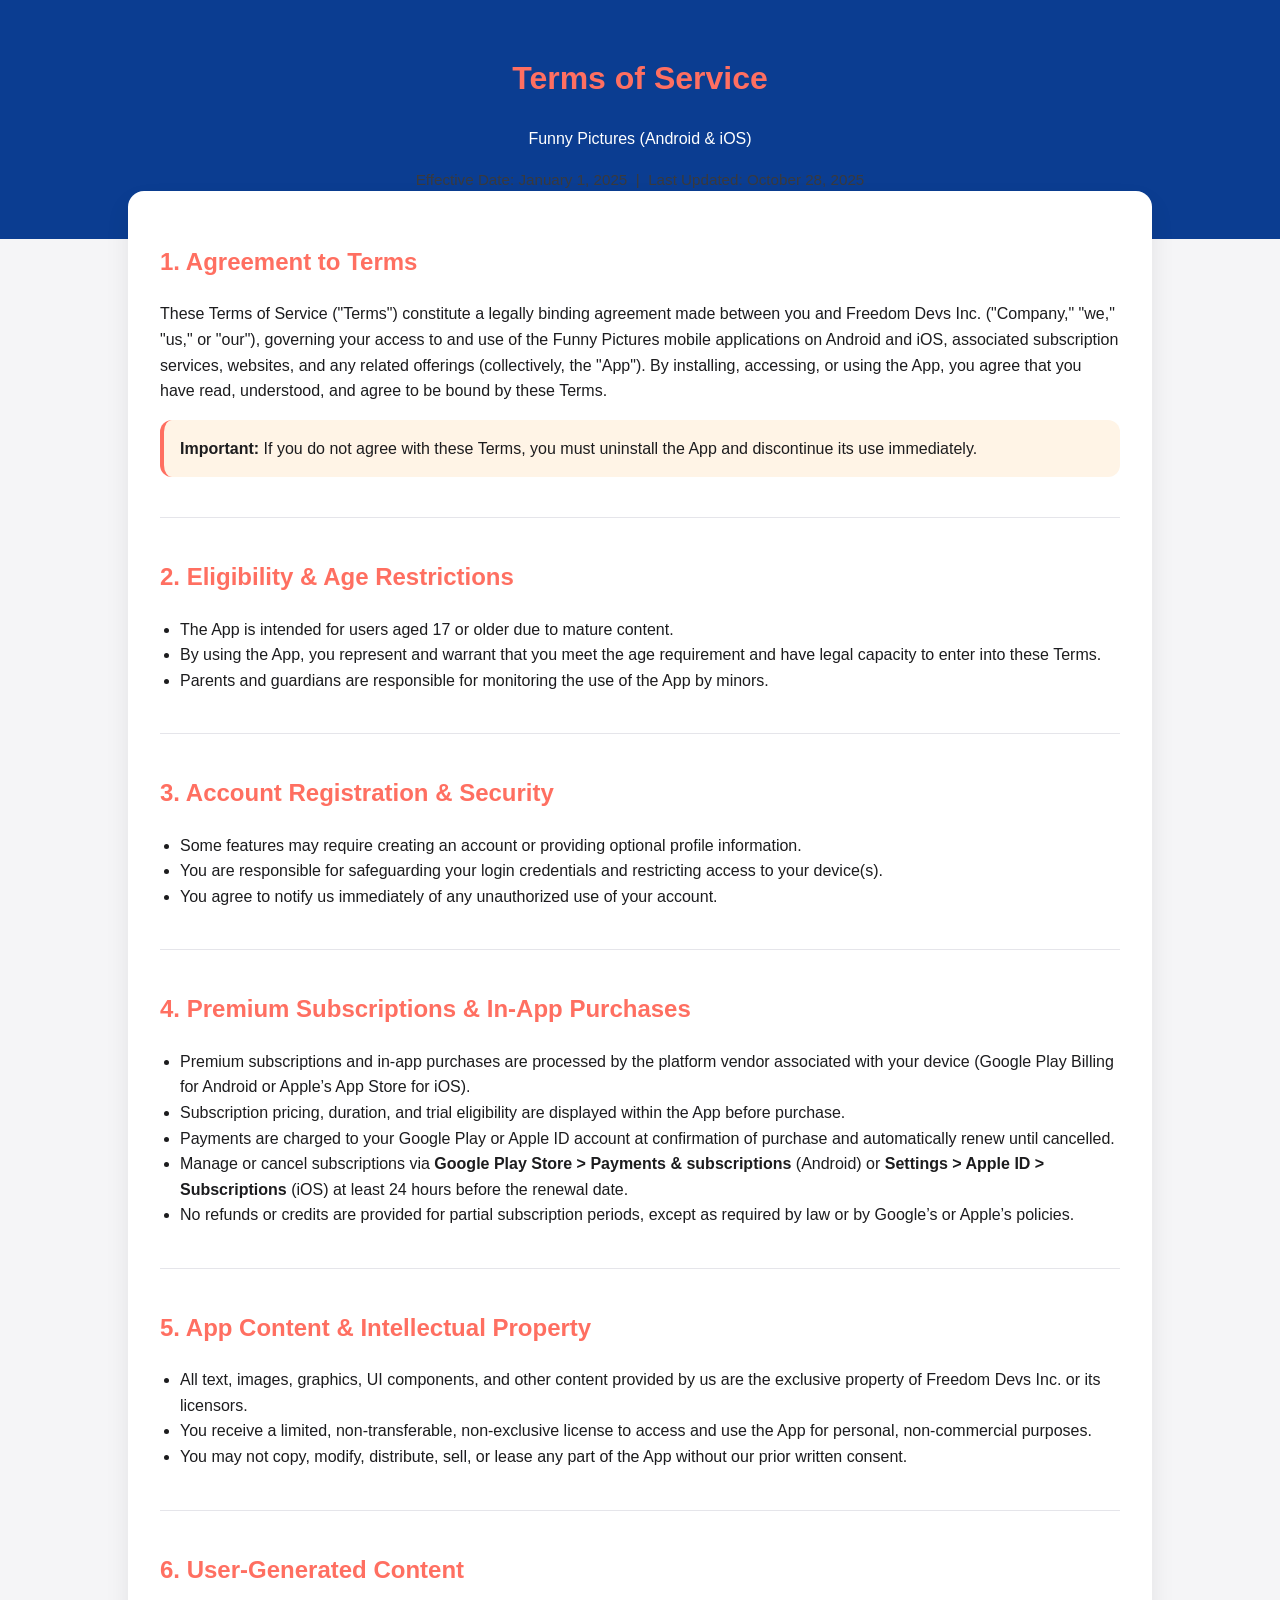
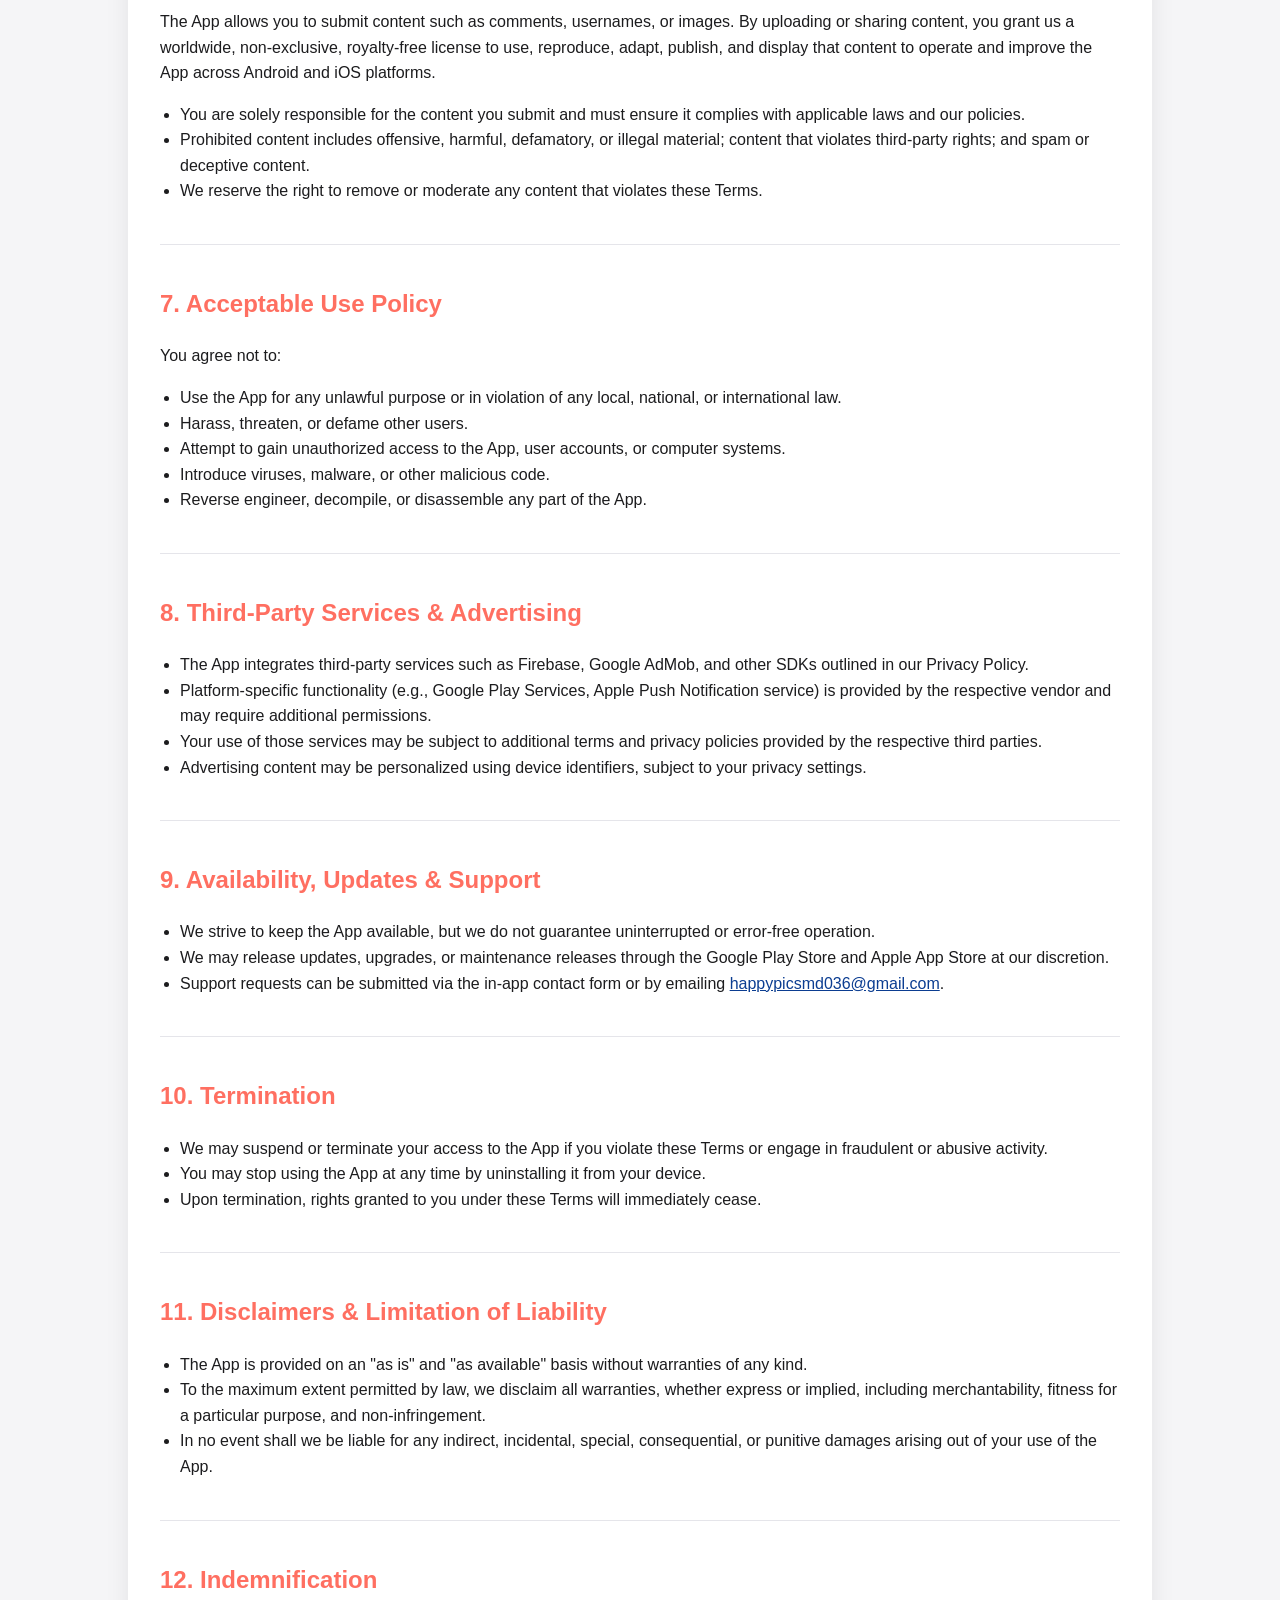
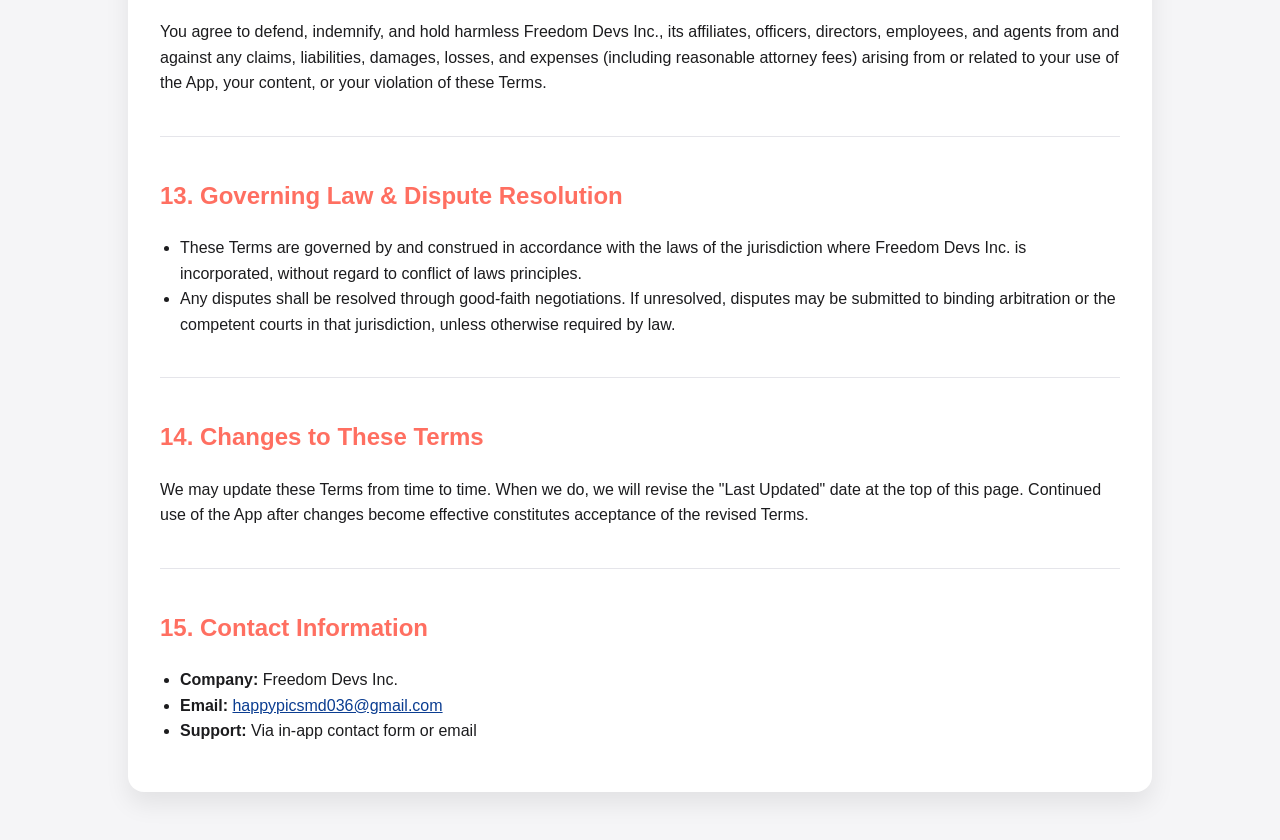
==== terms.html @ c0dc8fab "Create terms.html" ====
<!DOCTYPE html>
<html lang="en">
<head>
  <meta charset="UTF-8" />
  <meta name="viewport" content="width=device-width, initial-scale=1.0" />
  <title>Terms of Service - Funny Pictures (Android & iOS)</title>
  <style>
    body {
      font-family: -apple-system, BlinkMacSystemFont, "Segoe UI", Roboto, Helvetica, Arial, sans-serif;
      line-height: 1.6;
      color: #1c1c1e;
      background-color: #f5f5f7;
      margin: 0;
      padding: 0;
    }
    header {
      background-color: #0b3d91;
      color: white;
      padding: 32px 16px;
      text-align: center;
    }
    main {
      max-width: 960px;
      margin: 0 auto;
      background: white;
      padding: 32px;
      box-shadow: 0 12px 24px rgba(0, 0, 0, 0.08);
      border-radius: 16px;
      margin-top: -48px;
      margin-bottom: 48px;
    }
    h1, h2, h3 {
      color: #ff6f61;
    }
    ul {
      padding-left: 20px;
    }
    a {
      color: #0b3d91;
    }
    .meta {
      font-size: 0.95rem;
      color: #3a3a3c;
      margin-top: 8px;
    }
    .section-divider {
      border-top: 1px solid #e5e5ea;
      margin: 40px 0;
    }
    .callout {
      background-color: #fff4e6;
      border-left: 4px solid #ff6f61;
      padding: 16px;
      border-radius: 12px;
    }
  </style>
</head>
<body>
  <header>
    <h1>Terms of Service</h1>
    <p>Funny Pictures (Android &amp; iOS)</p>
    <p class="meta">Effective Date: January 1, 2025 &nbsp;|&nbsp; Last Updated: October 28, 2025</p>
  </header>
  <main>
    <section>
      <h2>1. Agreement to Terms</h2>
      <p>These Terms of Service ("Terms") constitute a legally binding agreement made between you and Freedom Devs Inc. ("Company," "we," "us," or "our"), governing your access to and use of the Funny Pictures mobile applications on Android and iOS, associated subscription services, websites, and any related offerings (collectively, the "App"). By installing, accessing, or using the App, you agree that you have read, understood, and agree to be bound by these Terms.</p>
      <div class="callout">
        <strong>Important:</strong> If you do not agree with these Terms, you must uninstall the App and discontinue its use immediately.
      </div>
    </section>

    <div class="section-divider"></div>

    <section>
      <h2>2. Eligibility & Age Restrictions</h2>
      <ul>
        <li>The App is intended for users aged 17 or older due to mature content.</li>
        <li>By using the App, you represent and warrant that you meet the age requirement and have legal capacity to enter into these Terms.</li>
        <li>Parents and guardians are responsible for monitoring the use of the App by minors.</li>
      </ul>
    </section>

    <div class="section-divider"></div>

    <section>
      <h2>3. Account Registration & Security</h2>
      <ul>
        <li>Some features may require creating an account or providing optional profile information.</li>
        <li>You are responsible for safeguarding your login credentials and restricting access to your device(s).</li>
        <li>You agree to notify us immediately of any unauthorized use of your account.</li>
      </ul>
    </section>

    <div class="section-divider"></div>

    <section>
      <h2>4. Premium Subscriptions &amp; In-App Purchases</h2>
      <ul>
        <li>Premium subscriptions and in-app purchases are processed by the platform vendor associated with your device (Google Play Billing for Android or Apple’s App Store for iOS).</li>
        <li>Subscription pricing, duration, and trial eligibility are displayed within the App before purchase.</li>
        <li>Payments are charged to your Google Play or Apple ID account at confirmation of purchase and automatically renew until cancelled.</li>
        <li>Manage or cancel subscriptions via <strong>Google Play Store &gt; Payments &amp; subscriptions</strong> (Android) or <strong>Settings &gt; Apple ID &gt; Subscriptions</strong> (iOS) at least 24 hours before the renewal date.</li>
        <li>No refunds or credits are provided for partial subscription periods, except as required by law or by Google’s or Apple’s policies.</li>
      </ul>
    </section>

    <div class="section-divider"></div>

    <section>
      <h2>5. App Content & Intellectual Property</h2>
      <ul>
        <li>All text, images, graphics, UI components, and other content provided by us are the exclusive property of Freedom Devs Inc. or its licensors.</li>
        <li>You receive a limited, non-transferable, non-exclusive license to access and use the App for personal, non-commercial purposes.</li>
        <li>You may not copy, modify, distribute, sell, or lease any part of the App without our prior written consent.</li>
      </ul>
    </section>

    <div class="section-divider"></div>

    <section>
      <h2>6. User-Generated Content</h2>
      <p>The App allows you to submit content such as comments, usernames, or images. By uploading or sharing content, you grant us a worldwide, non-exclusive, royalty-free license to use, reproduce, adapt, publish, and display that content to operate and improve the App across Android and iOS platforms.</p>
      <ul>
        <li>You are solely responsible for the content you submit and must ensure it complies with applicable laws and our policies.</li>
        <li>Prohibited content includes offensive, harmful, defamatory, or illegal material; content that violates third-party rights; and spam or deceptive content.</li>
        <li>We reserve the right to remove or moderate any content that violates these Terms.</li>
      </ul>
    </section>

    <div class="section-divider"></div>

    <section>
      <h2>7. Acceptable Use Policy</h2>
      <p>You agree not to:</p>
      <ul>
        <li>Use the App for any unlawful purpose or in violation of any local, national, or international law.</li>
        <li>Harass, threaten, or defame other users.</li>
        <li>Attempt to gain unauthorized access to the App, user accounts, or computer systems.</li>
        <li>Introduce viruses, malware, or other malicious code.</li>
        <li>Reverse engineer, decompile, or disassemble any part of the App.</li>
      </ul>
    </section>

    <div class="section-divider"></div>

    <section>
      <h2>8. Third-Party Services & Advertising</h2>
      <ul>
        <li>The App integrates third-party services such as Firebase, Google AdMob, and other SDKs outlined in our Privacy Policy.</li>
        <li>Platform-specific functionality (e.g., Google Play Services, Apple Push Notification service) is provided by the respective vendor and may require additional permissions.</li>
        <li>Your use of those services may be subject to additional terms and privacy policies provided by the respective third parties.</li>
        <li>Advertising content may be personalized using device identifiers, subject to your privacy settings.</li>
      </ul>
    </section>

    <div class="section-divider"></div>

    <section>
      <h2>9. Availability, Updates & Support</h2>
      <ul>
        <li>We strive to keep the App available, but we do not guarantee uninterrupted or error-free operation.</li>
        <li>We may release updates, upgrades, or maintenance releases through the Google Play Store and Apple App Store at our discretion.</li>
        <li>Support requests can be submitted via the in-app contact form or by emailing <a href="mailto:happypicsmd036@gmail.com">happypicsmd036@gmail.com</a>.</li>
      </ul>
    </section>

    <div class="section-divider"></div>

    <section>
      <h2>10. Termination</h2>
      <ul>
        <li>We may suspend or terminate your access to the App if you violate these Terms or engage in fraudulent or abusive activity.</li>
        <li>You may stop using the App at any time by uninstalling it from your device.</li>
        <li>Upon termination, rights granted to you under these Terms will immediately cease.</li>
      </ul>
    </section>

    <div class="section-divider"></div>

    <section>
      <h2>11. Disclaimers & Limitation of Liability</h2>
      <ul>
        <li>The App is provided on an "as is" and "as available" basis without warranties of any kind.</li>
        <li>To the maximum extent permitted by law, we disclaim all warranties, whether express or implied, including merchantability, fitness for a particular purpose, and non-infringement.</li>
        <li>In no event shall we be liable for any indirect, incidental, special, consequential, or punitive damages arising out of your use of the App.</li>
      </ul>
    </section>

    <div class="section-divider"></div>

    <section>
      <h2>12. Indemnification</h2>
      <p>You agree to defend, indemnify, and hold harmless Freedom Devs Inc., its affiliates, officers, directors, employees, and agents from and against any claims, liabilities, damages, losses, and expenses (including reasonable attorney fees) arising from or related to your use of the App, your content, or your violation of these Terms.</p>
    </section>

    <div class="section-divider"></div>

    <section>
      <h2>13. Governing Law & Dispute Resolution</h2>
      <ul>
        <li>These Terms are governed by and construed in accordance with the laws of the jurisdiction where Freedom Devs Inc. is incorporated, without regard to conflict of laws principles.</li>
        <li>Any disputes shall be resolved through good-faith negotiations. If unresolved, disputes may be submitted to binding arbitration or the competent courts in that jurisdiction, unless otherwise required by law.</li>
      </ul>
    </section>

    <div class="section-divider"></div>

    <section>
      <h2>14. Changes to These Terms</h2>
      <p>We may update these Terms from time to time. When we do, we will revise the "Last Updated" date at the top of this page. Continued use of the App after changes become effective constitutes acceptance of the revised Terms.</p>
    </section>

    <div class="section-divider"></div>

    <section>
      <h2>15. Contact Information</h2>
      <ul>
        <li><strong>Company:</strong> Freedom Devs Inc.</li>
        <li><strong>Email:</strong> <a href="mailto:happypicsmd036@gmail.com">happypicsmd036@gmail.com</a></li>
        <li><strong>Support:</strong> Via in-app contact form or email</li>
      </ul>
    </section>
  </main>
</body>
</html>
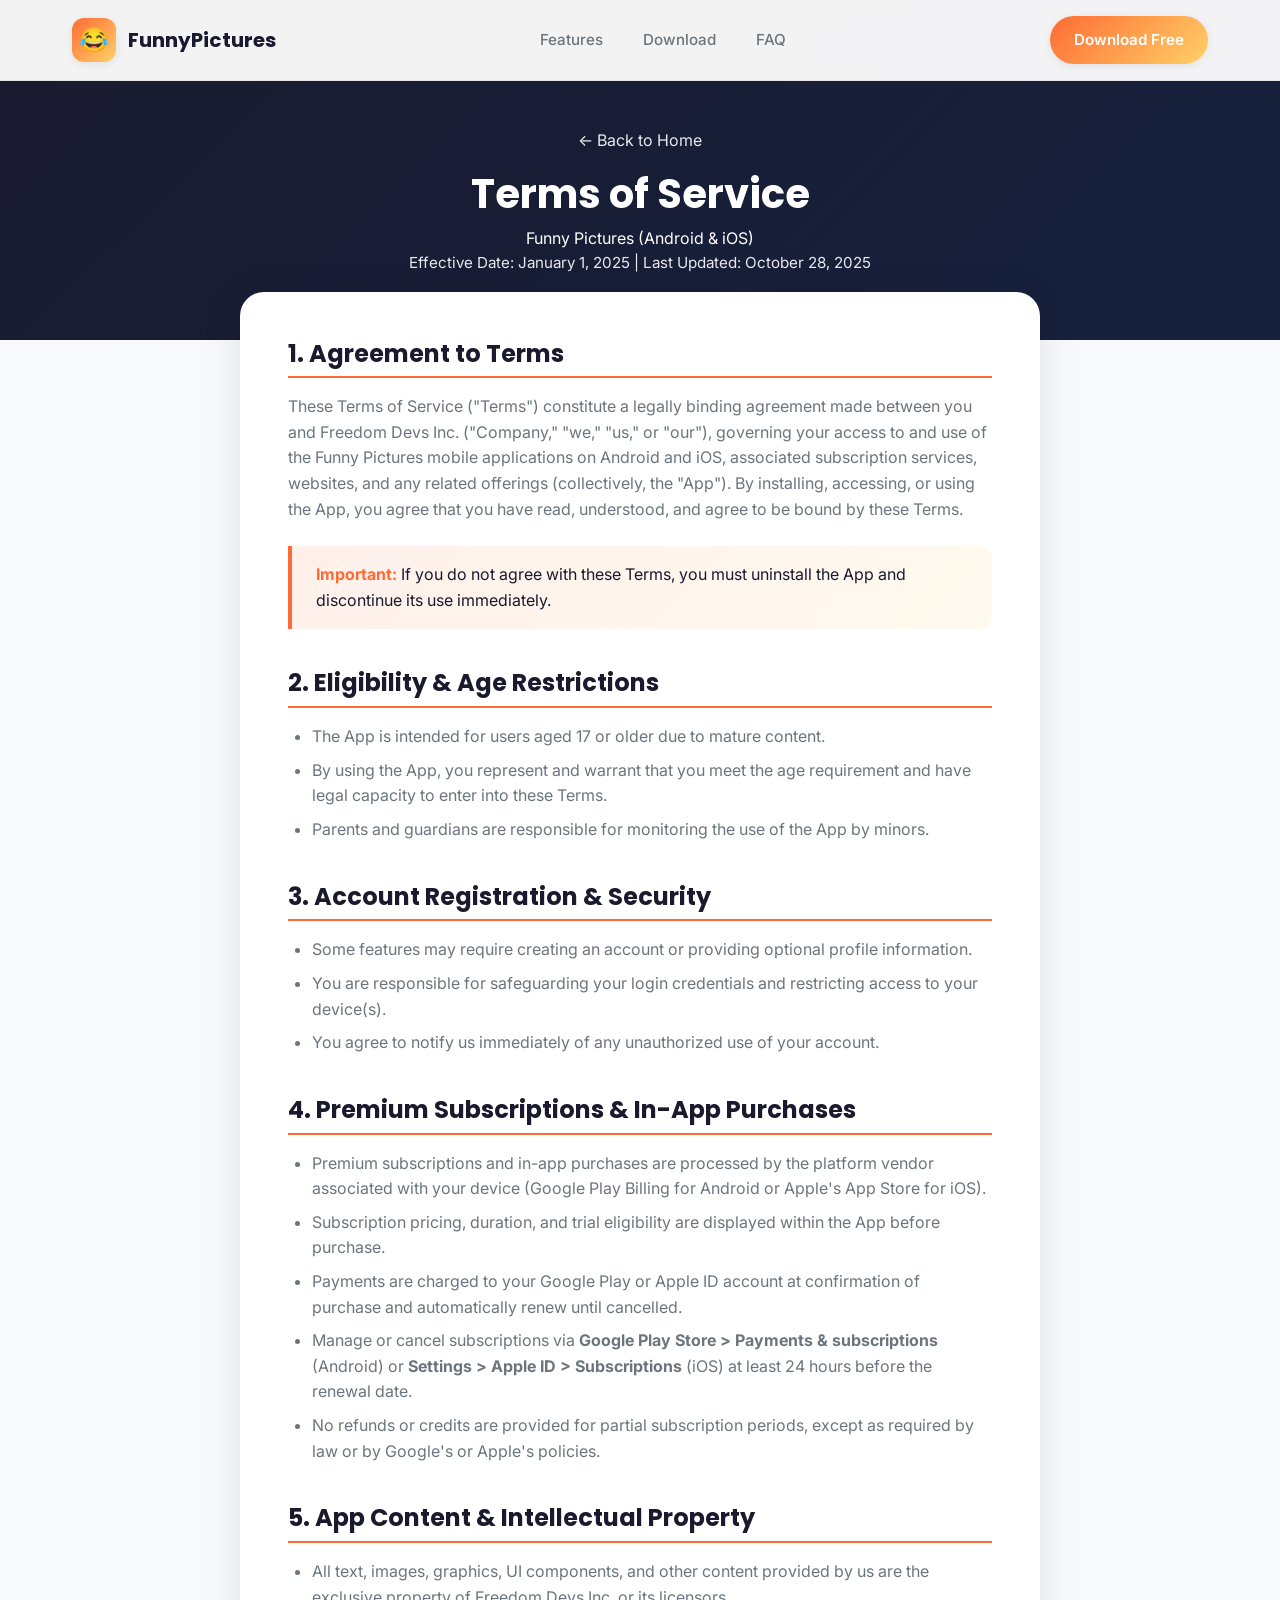
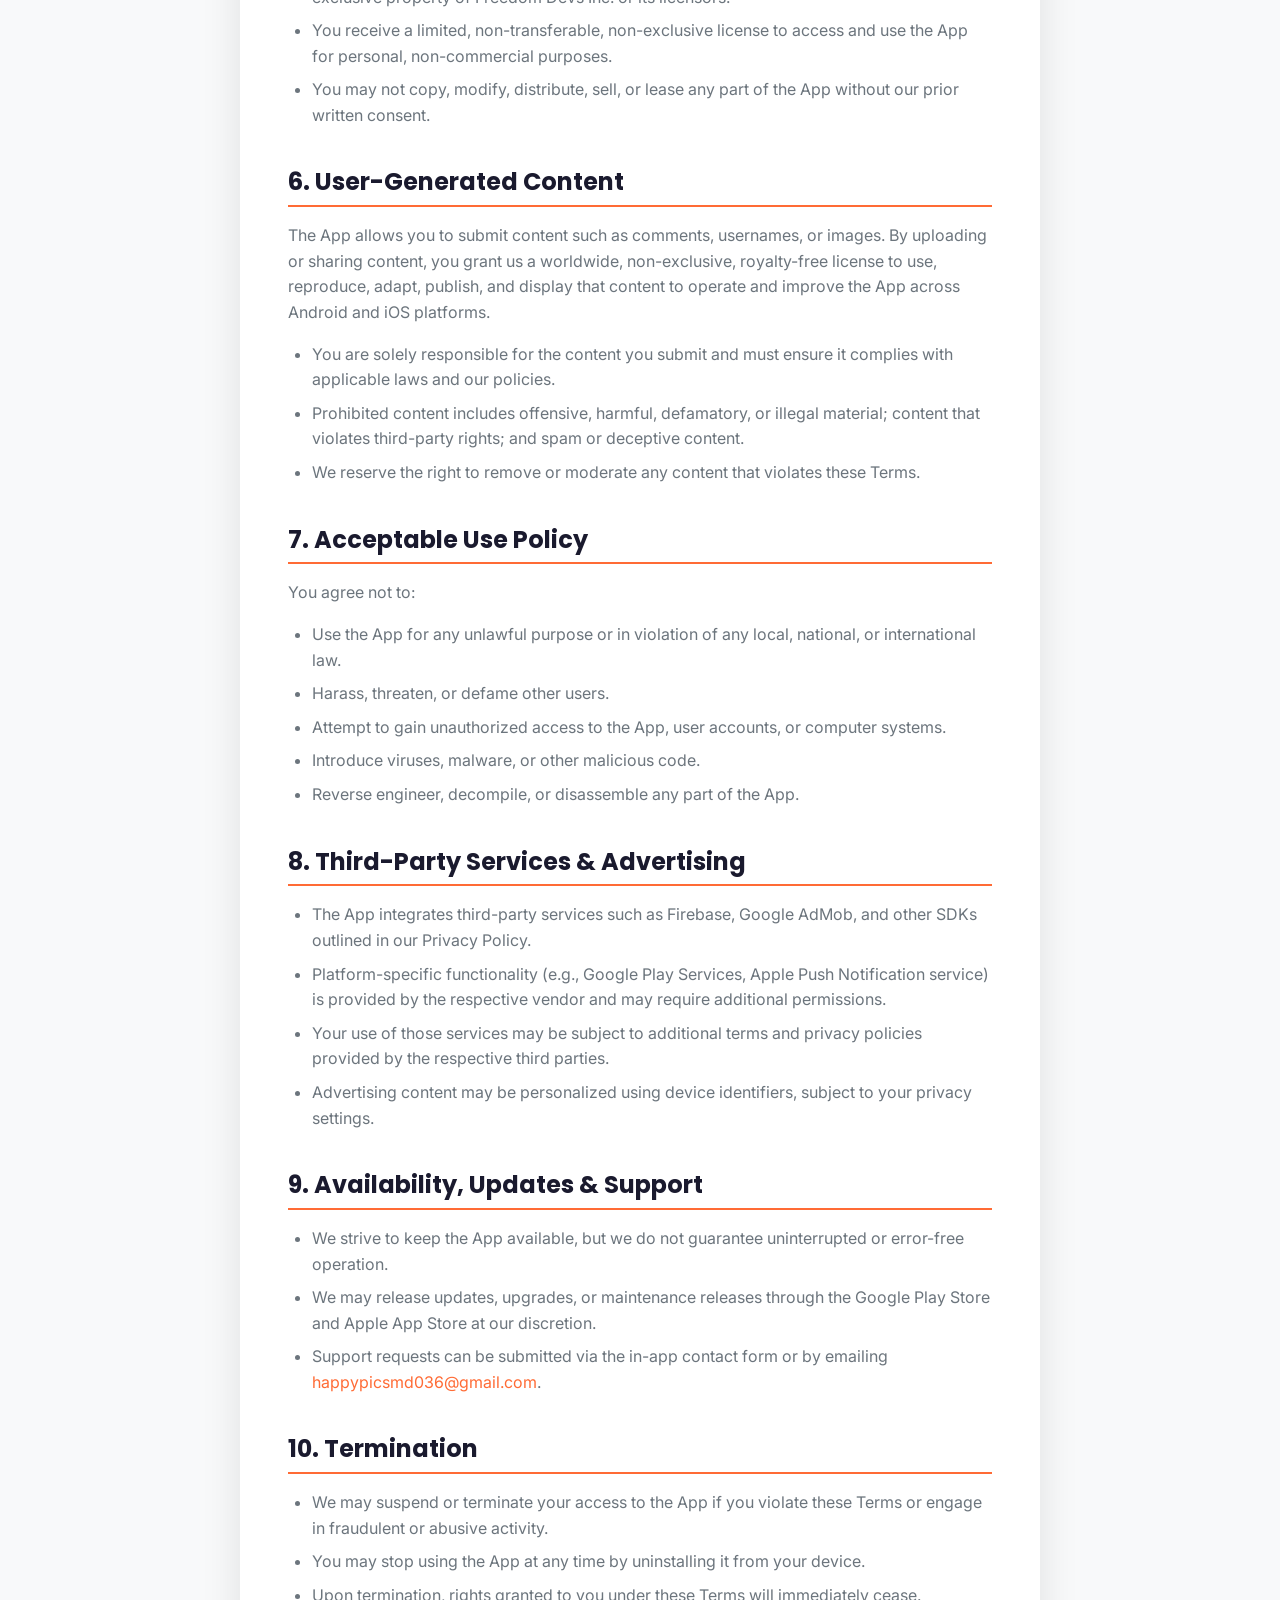
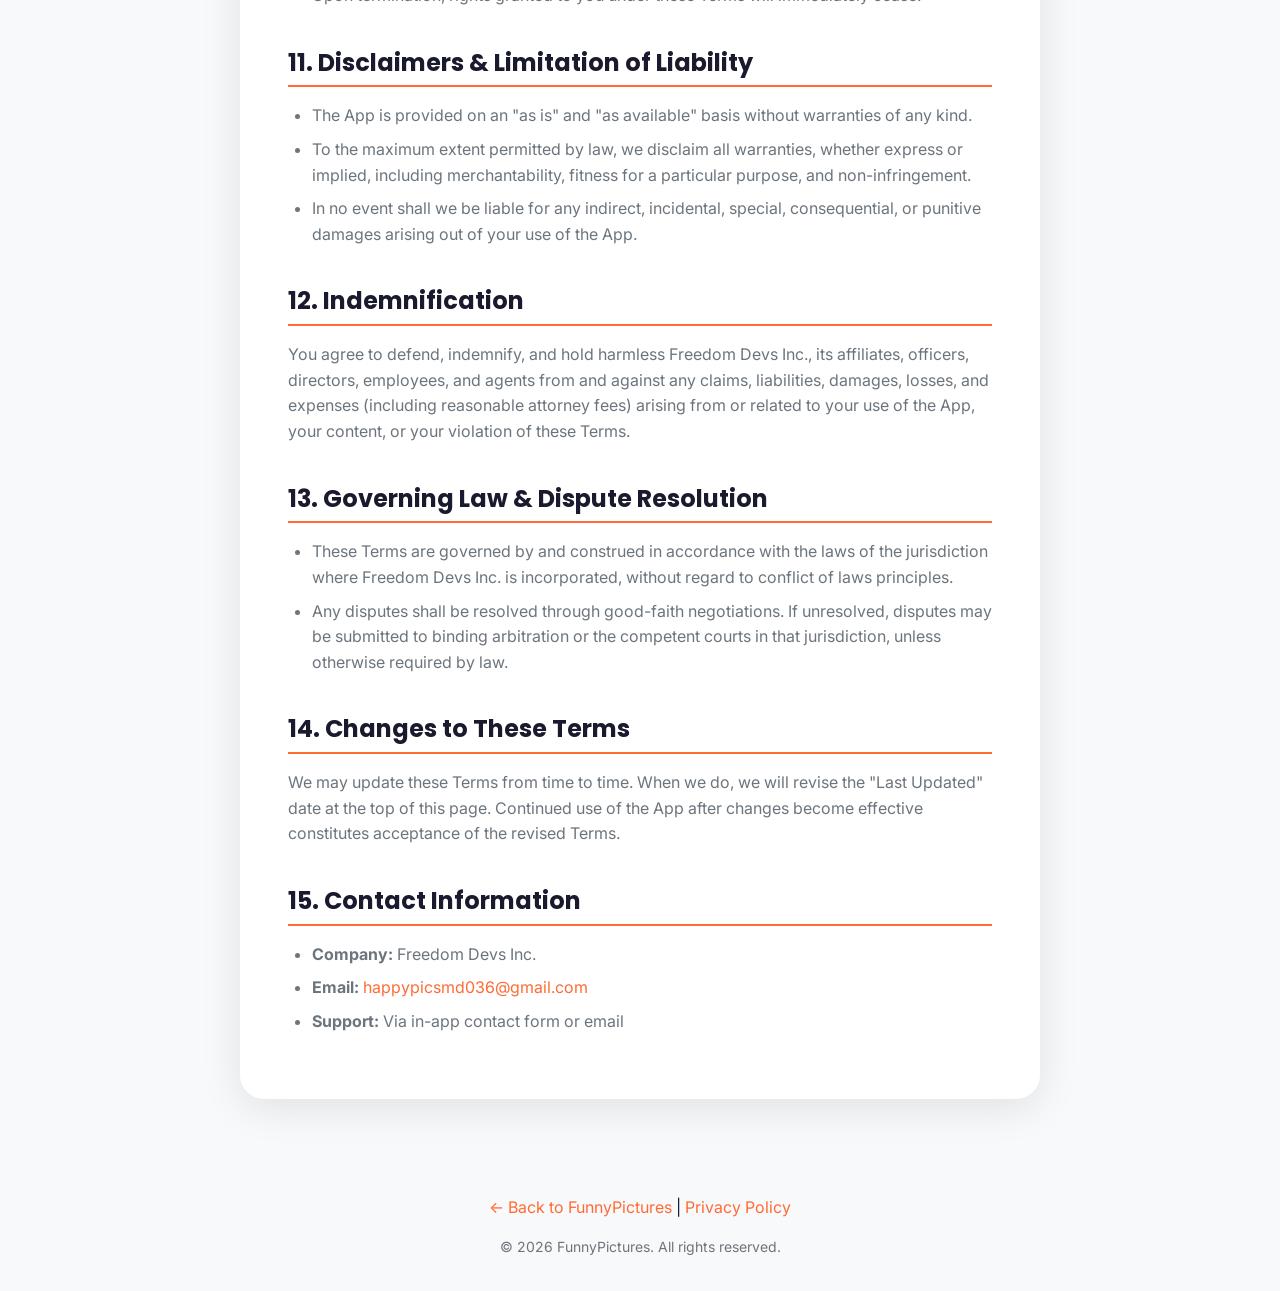
==== commit 11b3ed41: "Add files via upload" ====
--- a/terms.html
+++ b/terms.html
@@ -1,226 +1,247 @@
 <!DOCTYPE html>
 <html lang="en">
 <head>
-  <meta charset="UTF-8" />
-  <meta name="viewport" content="width=device-width, initial-scale=1.0" />
-  <title>Terms of Service - Funny Pictures (Android & iOS)</title>
-  <style>
-    body {
-      font-family: -apple-system, BlinkMacSystemFont, "Segoe UI", Roboto, Helvetica, Arial, sans-serif;
-      line-height: 1.6;
-      color: #1c1c1e;
-      background-color: #f5f5f7;
-      margin: 0;
-      padding: 0;
-    }
-    header {
-      background-color: #0b3d91;
-      color: white;
-      padding: 32px 16px;
-      text-align: center;
-    }
-    main {
-      max-width: 960px;
-      margin: 0 auto;
-      background: white;
-      padding: 32px;
-      box-shadow: 0 12px 24px rgba(0, 0, 0, 0.08);
-      border-radius: 16px;
-      margin-top: -48px;
-      margin-bottom: 48px;
-    }
-    h1, h2, h3 {
-      color: #ff6f61;
-    }
-    ul {
-      padding-left: 20px;
-    }
-    a {
-      color: #0b3d91;
-    }
-    .meta {
-      font-size: 0.95rem;
-      color: #3a3a3c;
-      margin-top: 8px;
-    }
-    .section-divider {
-      border-top: 1px solid #e5e5ea;
-      margin: 40px 0;
-    }
-    .callout {
-      background-color: #fff4e6;
-      border-left: 4px solid #ff6f61;
-      padding: 16px;
-      border-radius: 12px;
-    }
-  </style>
+    <meta charset="UTF-8">
+    <meta name="viewport" content="width=device-width, initial-scale=1.0">
+    <meta name="description" content="Terms of Service for FunnyPictures - Funny Memes & Jokes App">
+    <title>Terms of Service - FunnyPictures</title>
+    <link rel="preconnect" href="https://fonts.googleapis.com">
+    <link rel="preconnect" href="https://fonts.gstatic.com" crossorigin>
+    <link href="https://fonts.googleapis.com/css2?family=Inter:wght@400;500;600;700&family=Poppins:wght@600;700&display=swap" rel="stylesheet">
+    <link rel="stylesheet" href="styles.css">
+    <style>
+        .legal-hero {
+            background: var(--gradient-dark);
+            padding: 8rem 2rem 4rem;
+            text-align: center;
+            color: white;
+        }
+        .legal-hero h1 {
+            font-size: 2.5rem;
+            margin-bottom: 0.5rem;
+            color: white;
+            -webkit-text-fill-color: white;
+        }
+        .legal-hero .meta {
+            opacity: 0.9;
+            font-size: 0.95rem;
+        }
+        .legal-content {
+            max-width: 800px;
+            margin: -3rem auto 4rem;
+            background: white;
+            border-radius: 24px;
+            padding: 3rem;
+            box-shadow: 0 8px 40px rgba(0,0,0,0.1);
+        }
+        .legal-content h2 {
+            color: var(--dark);
+            font-size: 1.5rem;
+            margin-top: 2.5rem;
+            margin-bottom: 1rem;
+            padding-bottom: 0.5rem;
+            border-bottom: 2px solid var(--primary);
+        }
+        .legal-content h2:first-child {
+            margin-top: 0;
+        }
+        .legal-content h3 {
+            color: var(--dark);
+            font-size: 1.1rem;
+            margin-top: 1.5rem;
+            margin-bottom: 0.75rem;
+        }
+        .legal-content p {
+            color: var(--gray);
+            margin-bottom: 1rem;
+        }
+        .legal-content ul {
+            color: var(--gray);
+            margin-bottom: 1rem;
+            padding-left: 1.5rem;
+        }
+        .legal-content li {
+            margin-bottom: 0.5rem;
+        }
+        .legal-content a {
+            color: var(--primary);
+            text-decoration: none;
+        }
+        .legal-content a:hover {
+            text-decoration: underline;
+        }
+        .back-link {
+            display: inline-flex;
+            align-items: center;
+            gap: 0.5rem;
+            color: white;
+            text-decoration: none;
+            margin-bottom: 1rem;
+            opacity: 0.9;
+            transition: opacity 0.3s;
+        }
+        .back-link:hover {
+            opacity: 1;
+        }
+        .callout {
+            background: linear-gradient(135deg, rgba(255, 107, 53, 0.1) 0%, rgba(255, 209, 102, 0.1) 100%);
+            border-left: 4px solid var(--primary);
+            padding: 1rem 1.5rem;
+            border-radius: 0 12px 12px 0;
+            margin: 1.5rem 0;
+        }
+        .callout strong {
+            color: var(--primary);
+        }
+        .legal-footer {
+            text-align: center;
+            padding: 2rem;
+            background: var(--light);
+        }
+        .legal-footer a {
+            color: var(--primary);
+            text-decoration: none;
+        }
+    </style>
 </head>
 <body>
-  <header>
-    <h1>Terms of Service</h1>
-    <p>Funny Pictures (Android &amp; iOS)</p>
-    <p class="meta">Effective Date: January 1, 2025 &nbsp;|&nbsp; Last Updated: October 28, 2025</p>
-  </header>
-  <main>
-    <section>
-      <h2>1. Agreement to Terms</h2>
-      <p>These Terms of Service ("Terms") constitute a legally binding agreement made between you and Freedom Devs Inc. ("Company," "we," "us," or "our"), governing your access to and use of the Funny Pictures mobile applications on Android and iOS, associated subscription services, websites, and any related offerings (collectively, the "App"). By installing, accessing, or using the App, you agree that you have read, understood, and agree to be bound by these Terms.</p>
-      <div class="callout">
-        <strong>Important:</strong> If you do not agree with these Terms, you must uninstall the App and discontinue its use immediately.
-      </div>
+    <!-- Navigation -->
+    <nav id="navbar" class="scrolled">
+        <div class="nav-container">
+            <a href="index.html" class="logo">
+                <div class="logo-icon">😂</div>
+                <span class="logo-text">FunnyPictures</span>
+            </a>
+            <ul class="nav-links">
+                <li><a href="index.html#features">Features</a></li>
+                <li><a href="index.html#download">Download</a></li>
+                <li><a href="index.html#faq">FAQ</a></li>
+            </ul>
+            <div class="nav-cta">
+                <a href="https://apps.apple.com/us/app/funnypics-funny-memes-jokes/id6755989494" target="_blank" class="btn btn-primary">Download Free</a>
+            </div>
+        </div>
+    </nav>
+
+    <!-- Hero -->
+    <section class="legal-hero">
+        <a href="index.html" class="back-link">← Back to Home</a>
+        <h1>Terms of Service</h1>
+        <p>Funny Pictures (Android & iOS)</p>
+        <p class="meta">Effective Date: January 1, 2025 | Last Updated: October 28, 2025</p>
     </section>
 
-    <div class="section-divider"></div>
-
-    <section>
-      <h2>2. Eligibility & Age Restrictions</h2>
-      <ul>
-        <li>The App is intended for users aged 17 or older due to mature content.</li>
-        <li>By using the App, you represent and warrant that you meet the age requirement and have legal capacity to enter into these Terms.</li>
-        <li>Parents and guardians are responsible for monitoring the use of the App by minors.</li>
-      </ul>
-    </section>
-
-    <div class="section-divider"></div>
-
-    <section>
-      <h2>3. Account Registration & Security</h2>
-      <ul>
-        <li>Some features may require creating an account or providing optional profile information.</li>
-        <li>You are responsible for safeguarding your login credentials and restricting access to your device(s).</li>
-        <li>You agree to notify us immediately of any unauthorized use of your account.</li>
-      </ul>
-    </section>
-
-    <div class="section-divider"></div>
-
-    <section>
-      <h2>4. Premium Subscriptions &amp; In-App Purchases</h2>
-      <ul>
-        <li>Premium subscriptions and in-app purchases are processed by the platform vendor associated with your device (Google Play Billing for Android or Apple’s App Store for iOS).</li>
-        <li>Subscription pricing, duration, and trial eligibility are displayed within the App before purchase.</li>
-        <li>Payments are charged to your Google Play or Apple ID account at confirmation of purchase and automatically renew until cancelled.</li>
-        <li>Manage or cancel subscriptions via <strong>Google Play Store &gt; Payments &amp; subscriptions</strong> (Android) or <strong>Settings &gt; Apple ID &gt; Subscriptions</strong> (iOS) at least 24 hours before the renewal date.</li>
-        <li>No refunds or credits are provided for partial subscription periods, except as required by law or by Google’s or Apple’s policies.</li>
-      </ul>
-    </section>
-
-    <div class="section-divider"></div>
-
-    <section>
-      <h2>5. App Content & Intellectual Property</h2>
-      <ul>
-        <li>All text, images, graphics, UI components, and other content provided by us are the exclusive property of Freedom Devs Inc. or its licensors.</li>
-        <li>You receive a limited, non-transferable, non-exclusive license to access and use the App for personal, non-commercial purposes.</li>
-        <li>You may not copy, modify, distribute, sell, or lease any part of the App without our prior written consent.</li>
-      </ul>
-    </section>
-
-    <div class="section-divider"></div>
-
-    <section>
-      <h2>6. User-Generated Content</h2>
-      <p>The App allows you to submit content such as comments, usernames, or images. By uploading or sharing content, you grant us a worldwide, non-exclusive, royalty-free license to use, reproduce, adapt, publish, and display that content to operate and improve the App across Android and iOS platforms.</p>
-      <ul>
-        <li>You are solely responsible for the content you submit and must ensure it complies with applicable laws and our policies.</li>
-        <li>Prohibited content includes offensive, harmful, defamatory, or illegal material; content that violates third-party rights; and spam or deceptive content.</li>
-        <li>We reserve the right to remove or moderate any content that violates these Terms.</li>
-      </ul>
-    </section>
-
-    <div class="section-divider"></div>
-
-    <section>
-      <h2>7. Acceptable Use Policy</h2>
-      <p>You agree not to:</p>
-      <ul>
-        <li>Use the App for any unlawful purpose or in violation of any local, national, or international law.</li>
-        <li>Harass, threaten, or defame other users.</li>
-        <li>Attempt to gain unauthorized access to the App, user accounts, or computer systems.</li>
-        <li>Introduce viruses, malware, or other malicious code.</li>
-        <li>Reverse engineer, decompile, or disassemble any part of the App.</li>
-      </ul>
-    </section>
-
-    <div class="section-divider"></div>
-
-    <section>
-      <h2>8. Third-Party Services & Advertising</h2>
-      <ul>
-        <li>The App integrates third-party services such as Firebase, Google AdMob, and other SDKs outlined in our Privacy Policy.</li>
-        <li>Platform-specific functionality (e.g., Google Play Services, Apple Push Notification service) is provided by the respective vendor and may require additional permissions.</li>
-        <li>Your use of those services may be subject to additional terms and privacy policies provided by the respective third parties.</li>
-        <li>Advertising content may be personalized using device identifiers, subject to your privacy settings.</li>
-      </ul>
-    </section>
-
-    <div class="section-divider"></div>
-
-    <section>
-      <h2>9. Availability, Updates & Support</h2>
-      <ul>
-        <li>We strive to keep the App available, but we do not guarantee uninterrupted or error-free operation.</li>
-        <li>We may release updates, upgrades, or maintenance releases through the Google Play Store and Apple App Store at our discretion.</li>
-        <li>Support requests can be submitted via the in-app contact form or by emailing <a href="mailto:happypicsmd036@gmail.com">happypicsmd036@gmail.com</a>.</li>
-      </ul>
-    </section>
-
-    <div class="section-divider"></div>
-
-    <section>
-      <h2>10. Termination</h2>
-      <ul>
-        <li>We may suspend or terminate your access to the App if you violate these Terms or engage in fraudulent or abusive activity.</li>
-        <li>You may stop using the App at any time by uninstalling it from your device.</li>
-        <li>Upon termination, rights granted to you under these Terms will immediately cease.</li>
-      </ul>
-    </section>
-
-    <div class="section-divider"></div>
-
-    <section>
-      <h2>11. Disclaimers & Limitation of Liability</h2>
-      <ul>
-        <li>The App is provided on an "as is" and "as available" basis without warranties of any kind.</li>
-        <li>To the maximum extent permitted by law, we disclaim all warranties, whether express or implied, including merchantability, fitness for a particular purpose, and non-infringement.</li>
-        <li>In no event shall we be liable for any indirect, incidental, special, consequential, or punitive damages arising out of your use of the App.</li>
-      </ul>
-    </section>
-
-    <div class="section-divider"></div>
-
-    <section>
-      <h2>12. Indemnification</h2>
-      <p>You agree to defend, indemnify, and hold harmless Freedom Devs Inc., its affiliates, officers, directors, employees, and agents from and against any claims, liabilities, damages, losses, and expenses (including reasonable attorney fees) arising from or related to your use of the App, your content, or your violation of these Terms.</p>
-    </section>
-
-    <div class="section-divider"></div>
-
-    <section>
-      <h2>13. Governing Law & Dispute Resolution</h2>
-      <ul>
-        <li>These Terms are governed by and construed in accordance with the laws of the jurisdiction where Freedom Devs Inc. is incorporated, without regard to conflict of laws principles.</li>
-        <li>Any disputes shall be resolved through good-faith negotiations. If unresolved, disputes may be submitted to binding arbitration or the competent courts in that jurisdiction, unless otherwise required by law.</li>
-      </ul>
-    </section>
-
-    <div class="section-divider"></div>
-
-    <section>
-      <h2>14. Changes to These Terms</h2>
-      <p>We may update these Terms from time to time. When we do, we will revise the "Last Updated" date at the top of this page. Continued use of the App after changes become effective constitutes acceptance of the revised Terms.</p>
-    </section>
-
-    <div class="section-divider"></div>
-
-    <section>
-      <h2>15. Contact Information</h2>
-      <ul>
-        <li><strong>Company:</strong> Freedom Devs Inc.</li>
-        <li><strong>Email:</strong> <a href="mailto:happypicsmd036@gmail.com">happypicsmd036@gmail.com</a></li>
-        <li><strong>Support:</strong> Via in-app contact form or email</li>
-      </ul>
-    </section>
-  </main>
+    <!-- Content -->
+    <main class="legal-content">
+        <h2>1. Agreement to Terms</h2>
+        <p>These Terms of Service ("Terms") constitute a legally binding agreement made between you and Freedom Devs Inc. ("Company," "we," "us," or "our"), governing your access to and use of the Funny Pictures mobile applications on Android and iOS, associated subscription services, websites, and any related offerings (collectively, the "App"). By installing, accessing, or using the App, you agree that you have read, understood, and agree to be bound by these Terms.</p>
+        <div class="callout">
+            <strong>Important:</strong> If you do not agree with these Terms, you must uninstall the App and discontinue its use immediately.
+        </div>
+
+        <h2>2. Eligibility & Age Restrictions</h2>
+        <ul>
+            <li>The App is intended for users aged 17 or older due to mature content.</li>
+            <li>By using the App, you represent and warrant that you meet the age requirement and have legal capacity to enter into these Terms.</li>
+            <li>Parents and guardians are responsible for monitoring the use of the App by minors.</li>
+        </ul>
+
+        <h2>3. Account Registration & Security</h2>
+        <ul>
+            <li>Some features may require creating an account or providing optional profile information.</li>
+            <li>You are responsible for safeguarding your login credentials and restricting access to your device(s).</li>
+            <li>You agree to notify us immediately of any unauthorized use of your account.</li>
+        </ul>
+
+        <h2>4. Premium Subscriptions & In-App Purchases</h2>
+        <ul>
+            <li>Premium subscriptions and in-app purchases are processed by the platform vendor associated with your device (Google Play Billing for Android or Apple's App Store for iOS).</li>
+            <li>Subscription pricing, duration, and trial eligibility are displayed within the App before purchase.</li>
+            <li>Payments are charged to your Google Play or Apple ID account at confirmation of purchase and automatically renew until cancelled.</li>
+            <li>Manage or cancel subscriptions via <strong>Google Play Store > Payments & subscriptions</strong> (Android) or <strong>Settings > Apple ID > Subscriptions</strong> (iOS) at least 24 hours before the renewal date.</li>
+            <li>No refunds or credits are provided for partial subscription periods, except as required by law or by Google's or Apple's policies.</li>
+        </ul>
+
+        <h2>5. App Content & Intellectual Property</h2>
+        <ul>
+            <li>All text, images, graphics, UI components, and other content provided by us are the exclusive property of Freedom Devs Inc. or its licensors.</li>
+            <li>You receive a limited, non-transferable, non-exclusive license to access and use the App for personal, non-commercial purposes.</li>
+            <li>You may not copy, modify, distribute, sell, or lease any part of the App without our prior written consent.</li>
+        </ul>
+
+        <h2>6. User-Generated Content</h2>
+        <p>The App allows you to submit content such as comments, usernames, or images. By uploading or sharing content, you grant us a worldwide, non-exclusive, royalty-free license to use, reproduce, adapt, publish, and display that content to operate and improve the App across Android and iOS platforms.</p>
+        <ul>
+            <li>You are solely responsible for the content you submit and must ensure it complies with applicable laws and our policies.</li>
+            <li>Prohibited content includes offensive, harmful, defamatory, or illegal material; content that violates third-party rights; and spam or deceptive content.</li>
+            <li>We reserve the right to remove or moderate any content that violates these Terms.</li>
+        </ul>
+
+        <h2>7. Acceptable Use Policy</h2>
+        <p>You agree not to:</p>
+        <ul>
+            <li>Use the App for any unlawful purpose or in violation of any local, national, or international law.</li>
+            <li>Harass, threaten, or defame other users.</li>
+            <li>Attempt to gain unauthorized access to the App, user accounts, or computer systems.</li>
+            <li>Introduce viruses, malware, or other malicious code.</li>
+            <li>Reverse engineer, decompile, or disassemble any part of the App.</li>
+        </ul>
+
+        <h2>8. Third-Party Services & Advertising</h2>
+        <ul>
+            <li>The App integrates third-party services such as Firebase, Google AdMob, and other SDKs outlined in our Privacy Policy.</li>
+            <li>Platform-specific functionality (e.g., Google Play Services, Apple Push Notification service) is provided by the respective vendor and may require additional permissions.</li>
+            <li>Your use of those services may be subject to additional terms and privacy policies provided by the respective third parties.</li>
+            <li>Advertising content may be personalized using device identifiers, subject to your privacy settings.</li>
+        </ul>
+
+        <h2>9. Availability, Updates & Support</h2>
+        <ul>
+            <li>We strive to keep the App available, but we do not guarantee uninterrupted or error-free operation.</li>
+            <li>We may release updates, upgrades, or maintenance releases through the Google Play Store and Apple App Store at our discretion.</li>
+            <li>Support requests can be submitted via the in-app contact form or by emailing <a href="mailto:happypicsmd036@gmail.com">happypicsmd036@gmail.com</a>.</li>
+        </ul>
+
+        <h2>10. Termination</h2>
+        <ul>
+            <li>We may suspend or terminate your access to the App if you violate these Terms or engage in fraudulent or abusive activity.</li>
+            <li>You may stop using the App at any time by uninstalling it from your device.</li>
+            <li>Upon termination, rights granted to you under these Terms will immediately cease.</li>
+        </ul>
+
+        <h2>11. Disclaimers & Limitation of Liability</h2>
+        <ul>
+            <li>The App is provided on an "as is" and "as available" basis without warranties of any kind.</li>
+            <li>To the maximum extent permitted by law, we disclaim all warranties, whether express or implied, including merchantability, fitness for a particular purpose, and non-infringement.</li>
+            <li>In no event shall we be liable for any indirect, incidental, special, consequential, or punitive damages arising out of your use of the App.</li>
+        </ul>
+
+        <h2>12. Indemnification</h2>
+        <p>You agree to defend, indemnify, and hold harmless Freedom Devs Inc., its affiliates, officers, directors, employees, and agents from and against any claims, liabilities, damages, losses, and expenses (including reasonable attorney fees) arising from or related to your use of the App, your content, or your violation of these Terms.</p>
+
+        <h2>13. Governing Law & Dispute Resolution</h2>
+        <ul>
+            <li>These Terms are governed by and construed in accordance with the laws of the jurisdiction where Freedom Devs Inc. is incorporated, without regard to conflict of laws principles.</li>
+            <li>Any disputes shall be resolved through good-faith negotiations. If unresolved, disputes may be submitted to binding arbitration or the competent courts in that jurisdiction, unless otherwise required by law.</li>
+        </ul>
+
+        <h2>14. Changes to These Terms</h2>
+        <p>We may update these Terms from time to time. When we do, we will revise the "Last Updated" date at the top of this page. Continued use of the App after changes become effective constitutes acceptance of the revised Terms.</p>
+
+        <h2>15. Contact Information</h2>
+        <ul>
+            <li><strong>Company:</strong> Freedom Devs Inc.</li>
+            <li><strong>Email:</strong> <a href="mailto:happypicsmd036@gmail.com">happypicsmd036@gmail.com</a></li>
+            <li><strong>Support:</strong> Via in-app contact form or email</li>
+        </ul>
+    </main>
+
+    <!-- Footer -->
+    <div class="legal-footer">
+        <p><a href="index.html">← Back to FunnyPictures</a> | <a href="privacy-policy.html">Privacy Policy</a></p>
+        <p style="margin-top: 1rem; color: var(--gray); font-size: 0.875rem;">&copy; <span class="js-current-year">2024</span> FunnyPictures. All rights reserved.</p>
+    </div>
+
+    <script src="script.js"></script>
 </body>
 </html>
--- a/styles.css
+++ b/styles.css
@@ -0,0 +1,1277 @@
+/* ===== CSS Variables ===== */
+:root {
+    --primary: #FF6B35;
+    --primary-dark: #E55A2B;
+    --secondary: #FFD166;
+    --accent: #06D6A0;
+    --dark: #1A1A2E;
+    --dark-light: #16213E;
+    --light: #F8F9FA;
+    --gray: #6C757D;
+    --gray-light: #ADB5BD;
+    --white: #FFFFFF;
+    --gradient-primary: linear-gradient(135deg, #FF6B35 0%, #FFD166 100%);
+    --gradient-dark: linear-gradient(135deg, #1A1A2E 0%, #16213E 100%);
+    --shadow-sm: 0 2px 8px rgba(0,0,0,0.08);
+    --shadow-md: 0 4px 20px rgba(0,0,0,0.12);
+    --shadow-lg: 0 8px 40px rgba(0,0,0,0.16);
+    --shadow-glow: 0 0 40px rgba(255, 107, 53, 0.3);
+    --radius-sm: 8px;
+    --radius-md: 16px;
+    --radius-lg: 24px;
+    --radius-full: 50px;
+}
+
+/* ===== Reset & Base ===== */
+* {
+    margin: 0;
+    padding: 0;
+    box-sizing: border-box;
+}
+
+html {
+    scroll-behavior: smooth;
+}
+
+body {
+    font-family: 'Inter', -apple-system, BlinkMacSystemFont, 'Segoe UI', sans-serif;
+    background: var(--light);
+    color: var(--dark);
+    line-height: 1.6;
+    overflow-x: hidden;
+}
+
+h1, h2, h3, h4, h5, h6 {
+    font-family: 'Poppins', sans-serif;
+    font-weight: 700;
+    line-height: 1.2;
+}
+
+.container {
+    max-width: 1200px;
+    margin: 0 auto;
+    padding: 0 2rem;
+}
+
+/* ===== Navigation ===== */
+nav {
+    position: fixed;
+    top: 0;
+    left: 0;
+    right: 0;
+    z-index: 1000;
+    background: rgba(255, 255, 255, 0.95);
+    backdrop-filter: blur(20px);
+    -webkit-backdrop-filter: blur(20px);
+    border-bottom: 1px solid rgba(0,0,0,0.05);
+    transition: all 0.3s ease;
+}
+
+nav.scrolled {
+    box-shadow: var(--shadow-md);
+}
+
+.nav-container {
+    max-width: 1200px;
+    margin: 0 auto;
+    padding: 1rem 2rem;
+    display: flex;
+    justify-content: space-between;
+    align-items: center;
+}
+
+.logo {
+    display: flex;
+    align-items: center;
+    gap: 0.75rem;
+    text-decoration: none;
+    color: var(--dark);
+}
+
+.logo-icon {
+    width: 44px;
+    height: 44px;
+    background: var(--gradient-primary);
+    border-radius: 12px;
+    display: flex;
+    align-items: center;
+    justify-content: center;
+    font-size: 1.5rem;
+    box-shadow: var(--shadow-sm);
+}
+
+.logo-text {
+    font-family: 'Poppins', sans-serif;
+    font-weight: 700;
+    font-size: 1.25rem;
+}
+
+.nav-links {
+    display: flex;
+    gap: 2.5rem;
+    list-style: none;
+}
+
+.nav-links a {
+    text-decoration: none;
+    color: var(--gray);
+    font-weight: 500;
+    font-size: 0.95rem;
+    transition: color 0.3s ease;
+    position: relative;
+}
+
+.nav-links a::after {
+    content: '';
+    position: absolute;
+    bottom: -4px;
+    left: 0;
+    width: 0;
+    height: 2px;
+    background: var(--primary);
+    transition: width 0.3s ease;
+}
+
+.nav-links a:hover {
+    color: var(--primary);
+}
+
+.nav-links a:hover::after {
+    width: 100%;
+}
+
+.mobile-menu-btn {
+    display: none;
+    flex-direction: column;
+    gap: 5px;
+    cursor: pointer;
+    padding: 10px;
+    background: none;
+    border: none;
+}
+
+.mobile-menu-btn span {
+    width: 24px;
+    height: 2px;
+    background: var(--dark);
+    border-radius: 2px;
+    transition: all 0.3s ease;
+}
+
+/* ===== Buttons ===== */
+.btn {
+    display: inline-flex;
+    align-items: center;
+    justify-content: center;
+    gap: 0.5rem;
+    padding: 0.75rem 1.5rem;
+    border-radius: var(--radius-full);
+    font-weight: 600;
+    font-size: 0.95rem;
+    text-decoration: none;
+    transition: all 0.3s ease;
+    cursor: pointer;
+    border: none;
+}
+
+.btn-lg {
+    padding: 1rem 2rem;
+    font-size: 1rem;
+}
+
+.btn-primary {
+    background: var(--gradient-primary);
+    color: var(--white);
+    box-shadow: var(--shadow-sm);
+}
+
+.btn-primary:hover {
+    transform: translateY(-2px);
+    box-shadow: var(--shadow-md), var(--shadow-glow);
+}
+
+.btn-dark {
+    background: var(--dark);
+    color: var(--white);
+}
+
+.btn-dark:hover {
+    background: var(--dark-light);
+    transform: translateY(-2px);
+    box-shadow: var(--shadow-md);
+}
+
+.btn-outline {
+    background: transparent;
+    color: var(--dark);
+    border: 2px solid var(--dark);
+}
+
+.btn-outline:hover {
+    background: var(--dark);
+    color: var(--white);
+}
+
+/* ===== Nav Right Section ===== */
+.nav-right {
+    display: flex;
+    align-items: center;
+    gap: 1rem;
+}
+
+.nav-cta-btn {
+    white-space: nowrap;
+}
+
+/* ===== Language Switcher (Desktop) ===== */
+.lang-switcher {
+    position: relative;
+}
+
+.lang-btn {
+    display: flex;
+    align-items: center;
+    gap: 0.25rem;
+    background: var(--light);
+    border: none;
+    padding: 0.5rem 0.75rem;
+    border-radius: var(--radius-full);
+    font-size: 0.875rem;
+    font-weight: 600;
+    color: var(--dark);
+    cursor: pointer;
+    transition: all 0.3s ease;
+}
+
+.lang-btn:hover {
+    background: var(--gray-light);
+}
+
+.lang-dropdown {
+    position: absolute;
+    top: 100%;
+    right: 0;
+    margin-top: 0.5rem;
+    background: var(--white);
+    border-radius: var(--radius-md);
+    box-shadow: var(--shadow-lg);
+    min-width: 150px;
+    opacity: 0;
+    visibility: hidden;
+    transform: translateY(-10px);
+    transition: all 0.3s ease;
+    z-index: 1000;
+    overflow: hidden;
+}
+
+.lang-switcher:hover .lang-dropdown,
+.lang-switcher.open .lang-dropdown {
+    opacity: 1;
+    visibility: visible;
+    transform: translateY(0);
+}
+
+.lang-dropdown a {
+    display: flex;
+    align-items: center;
+    gap: 0.5rem;
+    padding: 0.75rem 1rem;
+    text-decoration: none;
+    color: var(--dark);
+    font-size: 0.875rem;
+    transition: background 0.2s ease;
+}
+
+.lang-dropdown a:hover {
+    background: var(--light);
+}
+
+.lang-dropdown a.active {
+    background: rgba(255, 107, 53, 0.1);
+    color: var(--primary);
+    font-weight: 600;
+}
+
+/* ===== Mobile Menu ===== */
+.mobile-menu {
+    position: fixed;
+    top: 0;
+    left: 0;
+    right: 0;
+    bottom: 0;
+    background: var(--white);
+    z-index: 998;
+    padding: 6rem 2rem 2rem;
+    display: flex;
+    flex-direction: column;
+    transform: translateX(100%);
+    transition: transform 0.3s ease;
+}
+
+.mobile-menu.active {
+    transform: translateX(0);
+}
+
+.mobile-nav-links {
+    list-style: none;
+    margin-bottom: 2rem;
+}
+
+.mobile-nav-links li {
+    border-bottom: 1px solid var(--light);
+}
+
+.mobile-nav-links a {
+    display: block;
+    padding: 1rem 0;
+    text-decoration: none;
+    color: var(--dark);
+    font-size: 1.125rem;
+    font-weight: 500;
+}
+
+.mobile-lang-switcher {
+    display: flex;
+    gap: 0.5rem;
+    margin-bottom: 2rem;
+    flex-wrap: wrap;
+}
+
+.mobile-lang-switcher a {
+    display: flex;
+    align-items: center;
+    gap: 0.25rem;
+    padding: 0.5rem 1rem;
+    background: var(--light);
+    border-radius: var(--radius-full);
+    text-decoration: none;
+    color: var(--dark);
+    font-size: 0.875rem;
+    font-weight: 500;
+}
+
+.mobile-lang-switcher a.active {
+    background: var(--gradient-primary);
+    color: var(--white);
+}
+
+.btn-block {
+    width: 100%;
+    text-align: center;
+    margin-top: auto;
+}
+
+/* Mobile Menu Button Animation */
+.mobile-menu-btn.active span:nth-child(1) {
+    transform: rotate(45deg) translate(6px, 6px);
+}
+
+.mobile-menu-btn.active span:nth-child(2) {
+    opacity: 0;
+}
+
+.mobile-menu-btn.active span:nth-child(3) {
+    transform: rotate(-45deg) translate(6px, -6px);
+}
+
+/* ===== Hero Section ===== */
+.hero {
+    min-height: 100vh;
+    display: flex;
+    align-items: center;
+    padding: 8rem 2rem 4rem;
+    background: linear-gradient(180deg, #FFF8F5 0%, var(--light) 100%);
+    position: relative;
+    overflow: hidden;
+}
+
+.hero::before {
+    content: '';
+    position: absolute;
+    top: -50%;
+    right: -20%;
+    width: 80%;
+    height: 150%;
+    background: radial-gradient(circle, rgba(255, 107, 53, 0.08) 0%, transparent 70%);
+    pointer-events: none;
+}
+
+.hero-container {
+    max-width: 1200px;
+    margin: 0 auto;
+    display: grid;
+    grid-template-columns: 1fr 1fr;
+    gap: 4rem;
+    align-items: center;
+    width: 100%;
+}
+
+.hero-content {
+    z-index: 1;
+}
+
+.hero-badge {
+    display: inline-flex;
+    align-items: center;
+    gap: 0.5rem;
+    background: var(--white);
+    padding: 0.5rem 1rem;
+    border-radius: var(--radius-full);
+    font-size: 0.875rem;
+    font-weight: 500;
+    color: var(--primary);
+    box-shadow: var(--shadow-sm);
+    margin-bottom: 1.5rem;
+}
+
+.hero-badge span {
+    background: var(--accent);
+    color: var(--white);
+    padding: 0.125rem 0.5rem;
+    border-radius: var(--radius-full);
+    font-size: 0.75rem;
+    font-weight: 600;
+}
+
+.hero h1 {
+    font-size: 3.5rem;
+    margin-bottom: 1.5rem;
+    background: var(--gradient-primary);
+    -webkit-background-clip: text;
+    -webkit-text-fill-color: transparent;
+    background-clip: text;
+}
+
+.hero-subtitle {
+    font-size: 1.25rem;
+    color: var(--gray);
+    margin-bottom: 2rem;
+    max-width: 500px;
+}
+
+.hero-cta {
+    display: flex;
+    gap: 1rem;
+    margin-bottom: 3rem;
+    flex-wrap: wrap;
+}
+
+.hero-stats {
+    display: flex;
+    gap: 3rem;
+}
+
+.stat {
+    display: flex;
+    flex-direction: column;
+}
+
+.stat-number {
+    font-family: 'Poppins', sans-serif;
+    font-size: 2rem;
+    font-weight: 800;
+    color: var(--dark);
+}
+
+.stat-label {
+    font-size: 0.875rem;
+    color: var(--gray);
+}
+
+/* Hero Visual */
+.hero-visual {
+    position: relative;
+    display: flex;
+    justify-content: center;
+    align-items: center;
+}
+
+.phone-mockup {
+    width: 280px;
+    height: 580px;
+    background: var(--dark);
+    border-radius: 40px;
+    padding: 12px;
+    box-shadow: var(--shadow-lg);
+    position: relative;
+    z-index: 2;
+}
+
+.phone-screen {
+    width: 100%;
+    height: 100%;
+    background: var(--white);
+    border-radius: 32px;
+    overflow: hidden;
+}
+
+.app-preview {
+    height: 100%;
+    display: flex;
+    flex-direction: column;
+}
+
+.preview-header {
+    background: var(--gradient-primary);
+    padding: 1rem;
+    color: var(--white);
+    font-weight: 600;
+    text-align: center;
+}
+
+.preview-content {
+    flex: 1;
+    padding: 1rem;
+    display: flex;
+    flex-direction: column;
+    gap: 1rem;
+    background: #f5f5f5;
+}
+
+.meme-card {
+    background: var(--white);
+    border-radius: var(--radius-md);
+    padding: 2rem;
+    text-align: center;
+    font-size: 3rem;
+    box-shadow: var(--shadow-sm);
+    animation: float 3s ease-in-out infinite;
+}
+
+.meme-card:nth-child(2) {
+    animation-delay: 0.5s;
+}
+
+.meme-card:nth-child(3) {
+    animation-delay: 1s;
+}
+
+@keyframes float {
+    0%, 100% { transform: translateY(0); }
+    50% { transform: translateY(-10px); }
+}
+
+.floating-emoji {
+    position: absolute;
+    font-size: 3rem;
+    animation: floatEmoji 4s ease-in-out infinite;
+    z-index: 1;
+}
+
+.emoji-1 {
+    top: 10%;
+    left: 0;
+    animation-delay: 0s;
+}
+
+.emoji-2 {
+    top: 50%;
+    right: 0;
+    animation-delay: 1s;
+}
+
+.emoji-3 {
+    bottom: 10%;
+    left: 10%;
+    animation-delay: 2s;
+}
+
+@keyframes floatEmoji {
+    0%, 100% { transform: translateY(0) rotate(0deg); }
+    50% { transform: translateY(-20px) rotate(10deg); }
+}
+
+/* ===== Section Styles ===== */
+section {
+    padding: 6rem 0;
+}
+
+.section-header {
+    text-align: center;
+    margin-bottom: 4rem;
+}
+
+.section-badge {
+    display: inline-block;
+    background: rgba(255, 107, 53, 0.1);
+    color: var(--primary);
+    padding: 0.5rem 1rem;
+    border-radius: var(--radius-full);
+    font-size: 0.875rem;
+    font-weight: 600;
+    margin-bottom: 1rem;
+}
+
+.section-header h2 {
+    font-size: 2.5rem;
+    margin-bottom: 1rem;
+    color: var(--dark);
+}
+
+.section-header p {
+    font-size: 1.125rem;
+    color: var(--gray);
+    max-width: 600px;
+    margin: 0 auto;
+}
+
+/* ===== Features Section ===== */
+.features {
+    background: var(--white);
+}
+
+.features-grid {
+    display: grid;
+    grid-template-columns: repeat(3, 1fr);
+    gap: 2rem;
+}
+
+.feature-card {
+    background: var(--light);
+    padding: 2rem;
+    border-radius: var(--radius-lg);
+    text-align: center;
+    transition: all 0.3s ease;
+}
+
+.feature-card:hover {
+    transform: translateY(-8px);
+    box-shadow: var(--shadow-md);
+}
+
+.feature-icon {
+    font-size: 3rem;
+    margin-bottom: 1rem;
+}
+
+.feature-card h3 {
+    font-size: 1.25rem;
+    margin-bottom: 0.75rem;
+    color: var(--dark);
+}
+
+.feature-card p {
+    color: var(--gray);
+    font-size: 0.95rem;
+}
+
+/* ===== How It Works ===== */
+.how-it-works {
+    background: var(--gradient-dark);
+    color: var(--white);
+}
+
+.how-it-works .section-badge {
+    background: rgba(255, 255, 255, 0.1);
+    color: var(--white);
+}
+
+.how-it-works .section-header h2 {
+    color: var(--white);
+}
+
+.steps-grid {
+    display: grid;
+    grid-template-columns: repeat(3, 1fr);
+    gap: 3rem;
+}
+
+.step {
+    text-align: center;
+    position: relative;
+}
+
+.step::after {
+    content: '→';
+    position: absolute;
+    right: -1.5rem;
+    top: 2rem;
+    font-size: 2rem;
+    color: var(--primary);
+}
+
+.step:last-child::after {
+    display: none;
+}
+
+.step-number {
+    width: 60px;
+    height: 60px;
+    background: var(--gradient-primary);
+    border-radius: 50%;
+    display: flex;
+    align-items: center;
+    justify-content: center;
+    font-family: 'Poppins', sans-serif;
+    font-size: 1.5rem;
+    font-weight: 700;
+    margin: 0 auto 1.5rem;
+}
+
+.step h3 {
+    font-size: 1.25rem;
+    margin-bottom: 0.75rem;
+}
+
+.step p {
+    color: var(--gray-light);
+    font-size: 0.95rem;
+}
+
+/* ===== Categories ===== */
+.categories-grid {
+    display: grid;
+    grid-template-columns: repeat(4, 1fr);
+    gap: 1.5rem;
+}
+
+.category-card {
+    background: var(--white);
+    padding: 2rem;
+    border-radius: var(--radius-lg);
+    text-align: center;
+    box-shadow: var(--shadow-sm);
+    transition: all 0.3s ease;
+    cursor: pointer;
+}
+
+.category-card:hover {
+    transform: translateY(-4px);
+    box-shadow: var(--shadow-md);
+}
+
+.category-emoji {
+    font-size: 2.5rem;
+    display: block;
+    margin-bottom: 0.75rem;
+}
+
+.category-card h4 {
+    font-size: 1rem;
+    color: var(--dark);
+}
+
+/* ===== Testimonials ===== */
+.testimonials {
+    background: var(--light);
+}
+
+.testimonials-grid {
+    display: grid;
+    grid-template-columns: repeat(3, 1fr);
+    gap: 2rem;
+}
+
+.testimonial-card {
+    background: var(--white);
+    padding: 2rem;
+    border-radius: var(--radius-lg);
+    box-shadow: var(--shadow-sm);
+}
+
+.stars {
+    margin-bottom: 1rem;
+    font-size: 1.25rem;
+}
+
+.testimonial-card p {
+    font-size: 1rem;
+    color: var(--dark);
+    margin-bottom: 1.5rem;
+    font-style: italic;
+}
+
+.testimonial-author {
+    display: flex;
+    flex-direction: column;
+}
+
+.author-name {
+    font-weight: 600;
+    color: var(--dark);
+}
+
+.author-platform {
+    font-size: 0.875rem;
+    color: var(--gray);
+}
+
+/* ===== Download Section ===== */
+.download {
+    background: var(--gradient-primary);
+    text-align: center;
+    color: var(--white);
+}
+
+.download-content h2 {
+    font-size: 2.5rem;
+    margin-bottom: 1rem;
+}
+
+.download-content p {
+    font-size: 1.125rem;
+    margin-bottom: 2rem;
+    opacity: 0.9;
+    max-width: 600px;
+    margin-left: auto;
+    margin-right: auto;
+}
+
+.download-buttons {
+    display: flex;
+    justify-content: center;
+    gap: 1.5rem;
+    flex-wrap: wrap;
+}
+
+.store-btn {
+    display: flex;
+    align-items: center;
+    gap: 0.75rem;
+    background: var(--dark);
+    color: var(--white);
+    padding: 1rem 1.5rem;
+    border-radius: var(--radius-md);
+    text-decoration: none;
+    transition: all 0.3s ease;
+}
+
+.store-btn:hover {
+    transform: translateY(-4px);
+    box-shadow: var(--shadow-lg);
+}
+
+.store-text {
+    display: flex;
+    flex-direction: column;
+    align-items: flex-start;
+}
+
+.store-text span {
+    font-size: 0.75rem;
+    opacity: 0.8;
+}
+
+.store-text strong {
+    font-size: 1.125rem;
+}
+
+/* ===== FAQ Section ===== */
+.faq {
+    background: var(--white);
+}
+
+.faq-grid {
+    display: grid;
+    grid-template-columns: repeat(2, 1fr);
+    gap: 2rem;
+    max-width: 900px;
+    margin: 0 auto;
+}
+
+.faq-item {
+    background: var(--light);
+    padding: 1.5rem;
+    border-radius: var(--radius-md);
+}
+
+.faq-item h4 {
+    font-size: 1.1rem;
+    margin-bottom: 0.75rem;
+    color: var(--dark);
+}
+
+.faq-item p {
+    color: var(--gray);
+    font-size: 0.95rem;
+}
+
+/* ===== Footer ===== */
+footer {
+    background: var(--dark);
+    color: var(--white);
+    padding: 4rem 0 2rem;
+}
+
+.footer-grid {
+    display: grid;
+    grid-template-columns: 2fr 1fr 1fr 1fr;
+    gap: 3rem;
+    margin-bottom: 3rem;
+}
+
+.footer-brand p {
+    color: var(--gray-light);
+    margin: 1rem 0;
+    font-size: 0.95rem;
+}
+
+.footer-brand .logo {
+    color: var(--white);
+}
+
+.social-links {
+    display: flex;
+    gap: 1rem;
+}
+
+.social-links a {
+    width: 40px;
+    height: 40px;
+    background: rgba(255, 255, 255, 0.1);
+    border-radius: 50%;
+    display: flex;
+    align-items: center;
+    justify-content: center;
+    color: var(--white);
+    text-decoration: none;
+    transition: all 0.3s ease;
+}
+
+.social-links a:hover {
+    background: var(--primary);
+}
+
+.footer-links h4 {
+    font-size: 1rem;
+    margin-bottom: 1.5rem;
+    color: var(--white);
+}
+
+.footer-links ul {
+    list-style: none;
+}
+
+.footer-links li {
+    margin-bottom: 0.75rem;
+}
+
+.footer-links a {
+    color: var(--gray-light);
+    text-decoration: none;
+    font-size: 0.95rem;
+    transition: color 0.3s ease;
+}
+
+.footer-links a:hover {
+    color: var(--primary);
+}
+
+.footer-bottom {
+    border-top: 1px solid rgba(255, 255, 255, 0.1);
+    padding-top: 2rem;
+    text-align: center;
+}
+
+.footer-bottom p {
+    color: var(--gray-light);
+    font-size: 0.875rem;
+}
+
+/* ===== Responsive Design ===== */
+@media (max-width: 1024px) {
+    .hero-container {
+        grid-template-columns: 1fr;
+        text-align: center;
+    }
+
+    .hero-content {
+        order: 1;
+    }
+
+    .hero-visual {
+        order: 2;
+        margin-top: 2rem;
+    }
+
+    .hero-subtitle {
+        margin-left: auto;
+        margin-right: auto;
+    }
+
+    .hero-cta {
+        justify-content: center;
+    }
+
+    .hero-stats {
+        justify-content: center;
+    }
+
+    .features-grid {
+        grid-template-columns: repeat(2, 1fr);
+    }
+
+    .steps-grid {
+        grid-template-columns: 1fr;
+        gap: 2rem;
+    }
+
+    .step::after {
+        display: none;
+    }
+
+    .categories-grid {
+        grid-template-columns: repeat(2, 1fr);
+    }
+
+    .testimonials-grid {
+        grid-template-columns: 1fr;
+    }
+
+    .footer-grid {
+        grid-template-columns: 1fr 1fr;
+    }
+}
+
+@media (max-width: 768px) {
+    /* Navigation */
+    .nav-links {
+        display: none;
+    }
+
+    .nav-right {
+        display: none;
+    }
+
+    .mobile-menu-btn {
+        display: flex;
+        z-index: 1001;
+    }
+
+    .nav-container {
+        padding: 0.75rem 1rem;
+    }
+
+    .logo-text {
+        font-size: 1.1rem;
+    }
+
+    /* Hero */
+    .hero {
+        padding: 5rem 1rem 2rem;
+        min-height: auto;
+    }
+
+    .hero h1 {
+        font-size: 2rem;
+    }
+
+    .hero-subtitle {
+        font-size: 1rem;
+    }
+
+    .hero-badge {
+        font-size: 0.75rem;
+        padding: 0.375rem 0.75rem;
+    }
+
+    .hero-stats {
+        flex-direction: row;
+        gap: 1rem;
+        flex-wrap: wrap;
+    }
+
+    .stat-number {
+        font-size: 1.5rem;
+    }
+
+    .stat-label {
+        font-size: 0.75rem;
+    }
+
+    .phone-mockup {
+        width: 200px;
+        height: 420px;
+        border-radius: 30px;
+        padding: 8px;
+    }
+
+    .phone-screen {
+        border-radius: 24px;
+    }
+
+    .floating-emoji {
+        font-size: 2rem;
+    }
+
+    /* Sections */
+    section {
+        padding: 3rem 0;
+    }
+
+    .container {
+        padding: 0 1rem;
+    }
+
+    .section-header h2 {
+        font-size: 1.5rem;
+    }
+
+    .section-header p {
+        font-size: 0.95rem;
+    }
+
+    .section-badge {
+        font-size: 0.75rem;
+        padding: 0.375rem 0.75rem;
+    }
+
+    /* Features */
+    .features-grid {
+        grid-template-columns: 1fr;
+        gap: 1rem;
+    }
+
+    .feature-card {
+        padding: 1.5rem;
+    }
+
+    .feature-icon {
+        font-size: 2rem;
+    }
+
+    .feature-card h3 {
+        font-size: 1.1rem;
+    }
+
+    /* Steps */
+    .steps-grid {
+        gap: 1.5rem;
+    }
+
+    .step-number {
+        width: 50px;
+        height: 50px;
+        font-size: 1.25rem;
+    }
+
+    /* Categories */
+    .categories-grid {
+        grid-template-columns: repeat(2, 1fr);
+        gap: 0.75rem;
+    }
+
+    .category-card {
+        padding: 1rem;
+    }
+
+    .category-emoji {
+        font-size: 2rem;
+    }
+
+    .category-card h4 {
+        font-size: 0.875rem;
+    }
+
+    /* Testimonials */
+    .testimonials-grid {
+        gap: 1rem;
+    }
+
+    .testimonial-card {
+        padding: 1.5rem;
+    }
+
+    /* Download */
+    .download {
+        padding: 3rem 0;
+    }
+
+    .download-content h2 {
+        font-size: 1.5rem;
+    }
+
+    .download-content p {
+        font-size: 0.95rem;
+    }
+
+    .download-buttons {
+        flex-direction: column;
+        align-items: center;
+        gap: 1rem;
+    }
+
+    .store-btn {
+        width: 100%;
+        max-width: 280px;
+        justify-content: center;
+    }
+
+    /* FAQ */
+    .faq-grid {
+        grid-template-columns: 1fr;
+        gap: 1rem;
+    }
+
+    .faq-item {
+        padding: 1.25rem;
+    }
+
+    .faq-item h4 {
+        font-size: 1rem;
+    }
+
+    /* Footer */
+    .footer-grid {
+        grid-template-columns: 1fr;
+        text-align: center;
+        gap: 2rem;
+    }
+
+    .social-links {
+        justify-content: center;
+    }
+
+    .footer-links h4 {
+        margin-bottom: 1rem;
+    }
+
+    .footer-bottom {
+        padding-top: 1.5rem;
+    }
+}
+
+@media (max-width: 480px) {
+    .hero h1 {
+        font-size: 1.75rem;
+    }
+
+    .hero-cta {
+        flex-direction: column;
+        align-items: stretch;
+        gap: 0.75rem;
+    }
+
+    .btn-lg {
+        width: 100%;
+        justify-content: center;
+        padding: 0.875rem 1.5rem;
+    }
+
+    .hero-stats {
+        justify-content: space-around;
+    }
+
+    .phone-mockup {
+        width: 180px;
+        height: 380px;
+    }
+
+    .meme-card {
+        padding: 1rem;
+        font-size: 2rem;
+    }
+
+    .categories-grid {
+        grid-template-columns: repeat(2, 1fr);
+        gap: 0.5rem;
+    }
+
+    .category-card {
+        padding: 0.75rem;
+    }
+
+    .category-emoji {
+        font-size: 1.5rem;
+    }
+}
